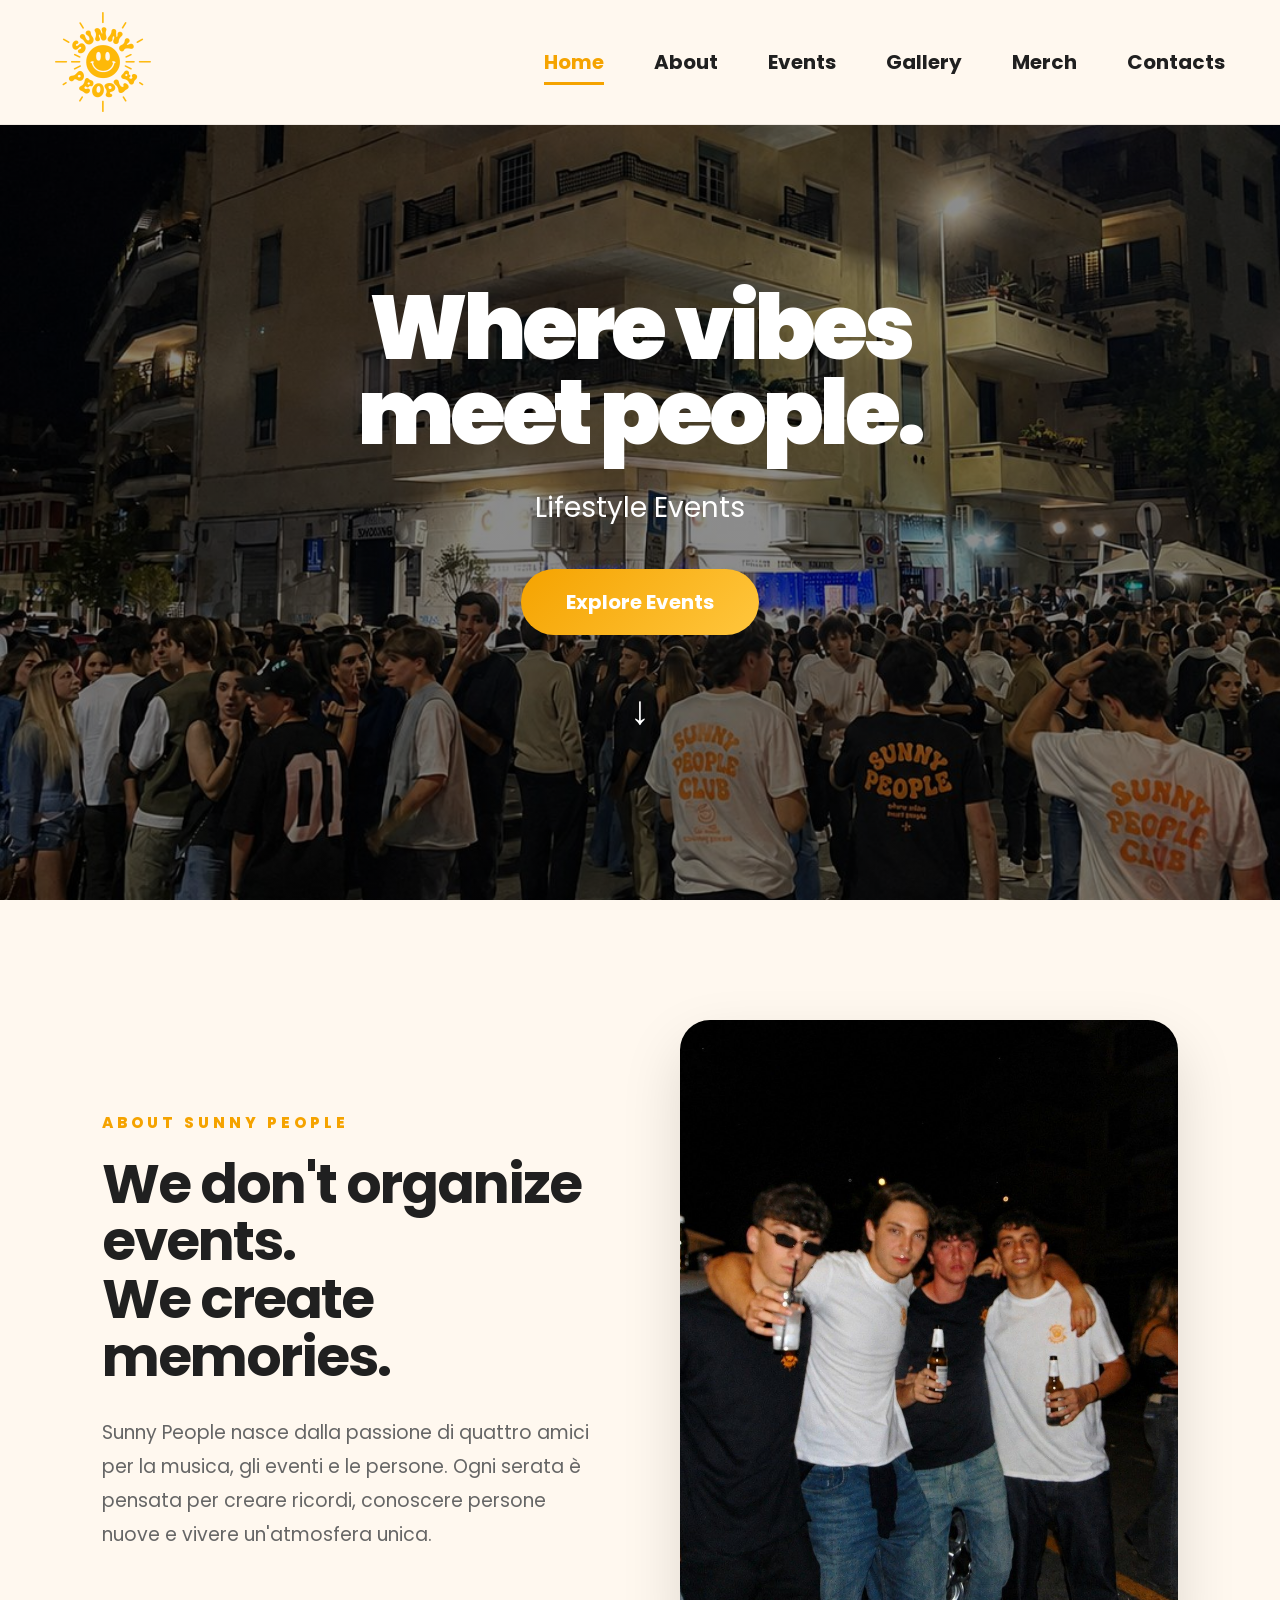
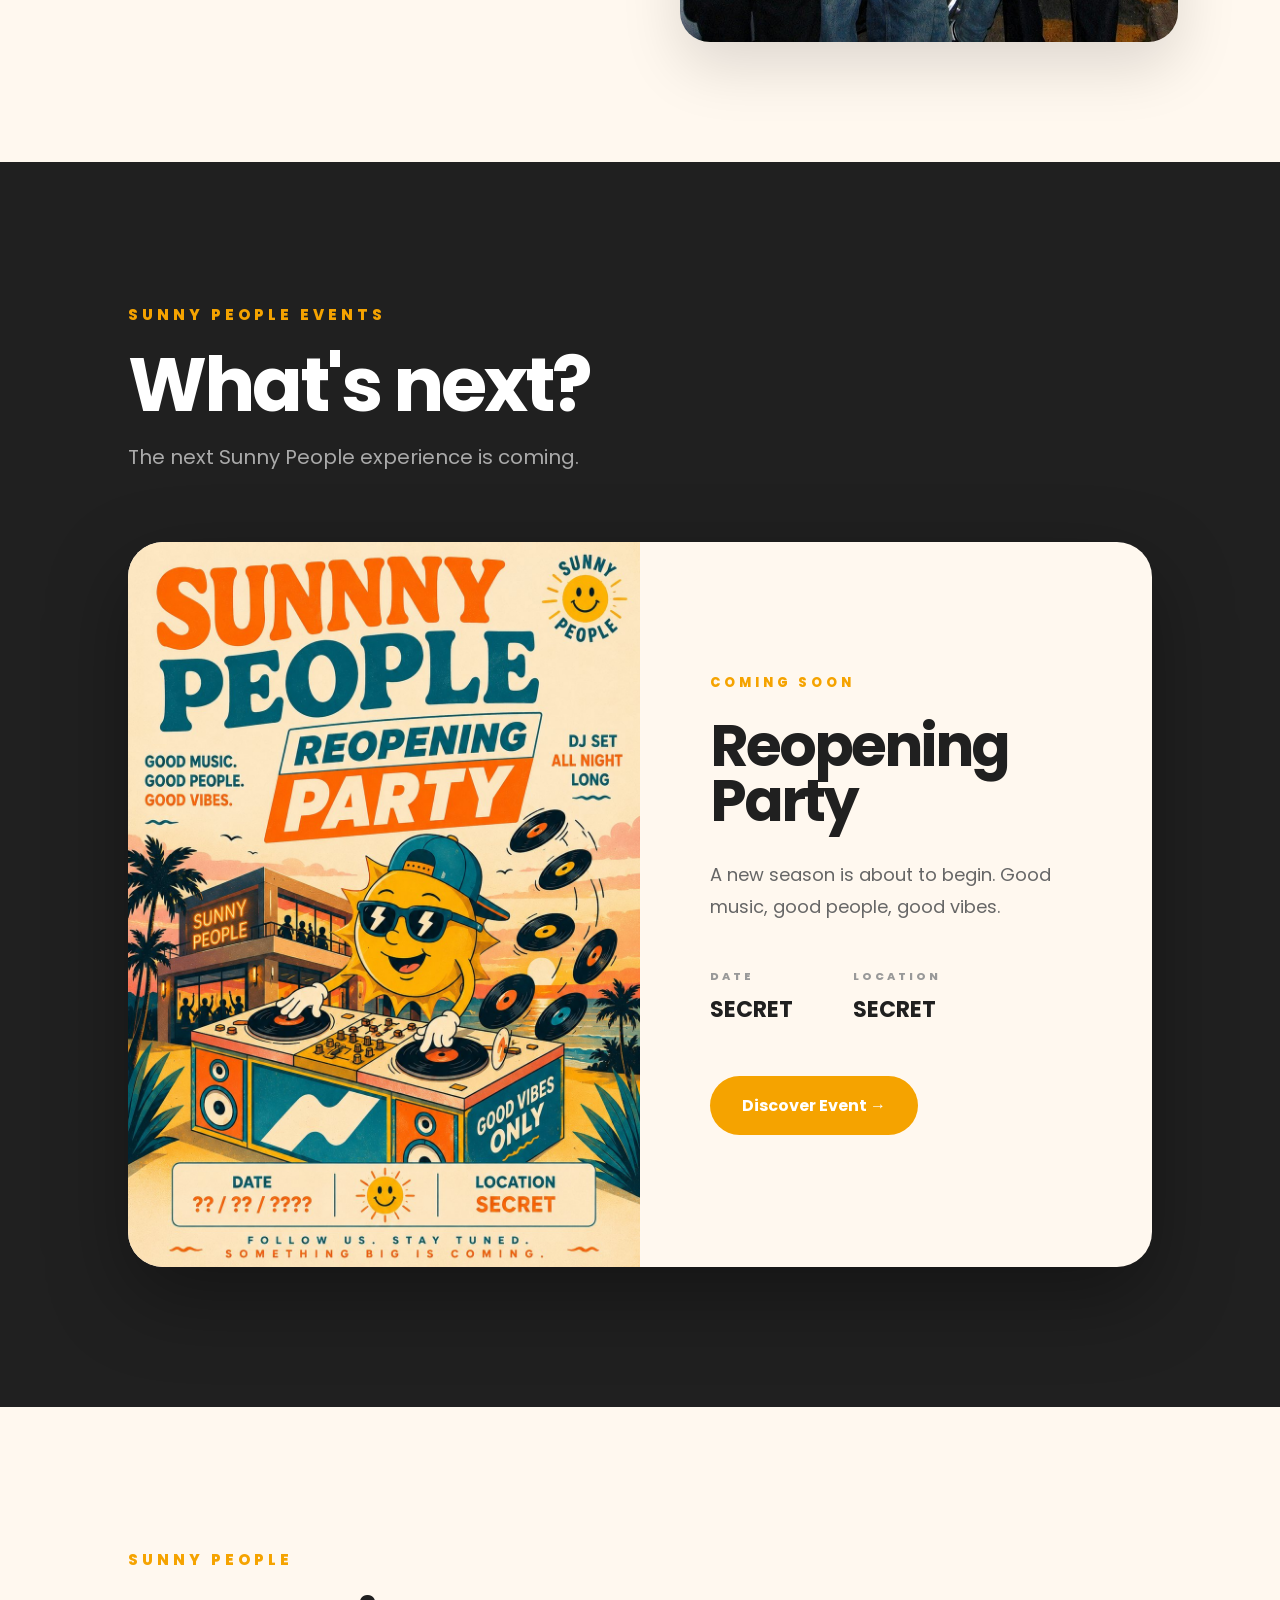
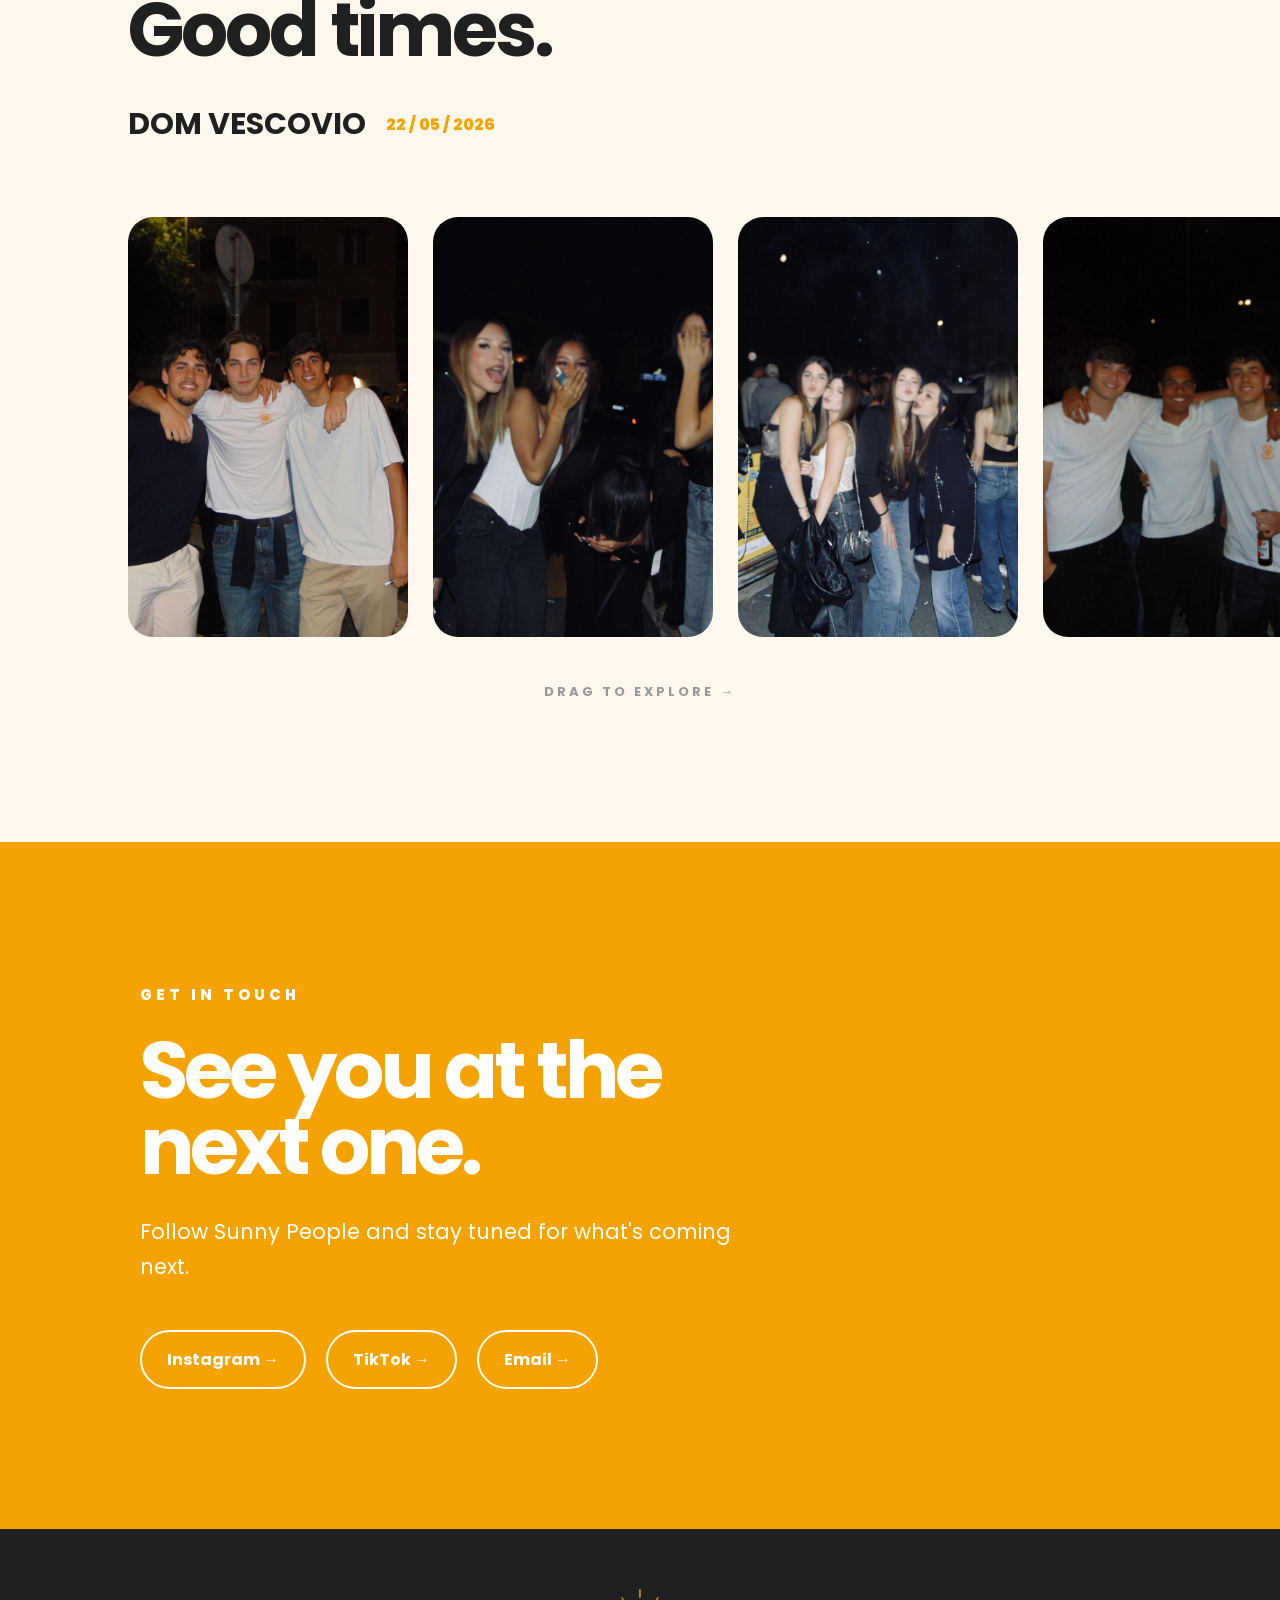
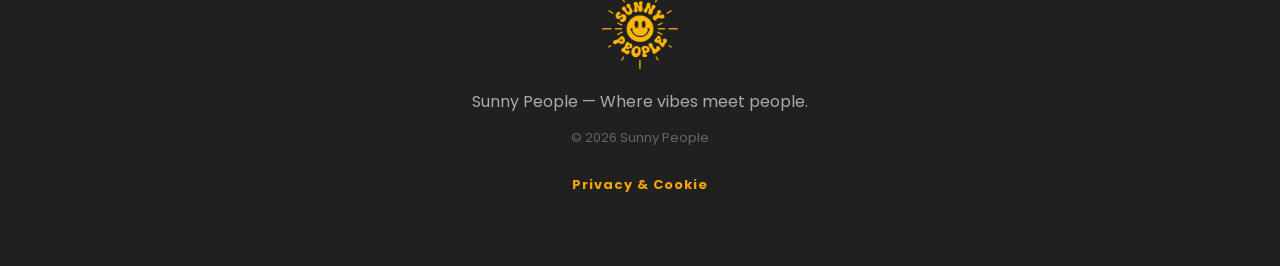
==== index.html @ 655fa269 "Primo commit: sito Sunny People Co-Authored-By: Claude Opus 5.5 <noreply@anthropic.com> Claude-Sessi" ====
<!DOCTYPE html>
<html lang="en">

<head>

<meta charset="UTF-8">

<meta name="viewport" content="width=device-width, initial-scale=1.0">

<title>Sunny People | Lifestyle Events</title>

<meta name="description" content="Sunny People — lifestyle events in Italy. Music, people and memories: discover the next event, the photo gallery and the first merch drop.">

<!--#META#-->
<link rel="canonical" href="https://sunnypeople.events/">

<link rel="icon" href="favicon.ico" sizes="32x32">
<link rel="icon" type="image/png" sizes="32x32" href="favicon-32.png">
<link rel="icon" type="image/png" sizes="192x192" href="favicon-192.png">
<link rel="apple-touch-icon" sizes="180x180" href="apple-touch-icon.png">
<meta name="theme-color" content="#FFF8EF">

<meta property="og:type" content="website">
<meta property="og:site_name" content="Sunny People">
<meta property="og:locale" content="en_US">
<meta property="og:title" content="Sunny People | Lifestyle Events">
<meta property="og:description" content="Sunny People — lifestyle events in Italy. Music, people and memories: discover the next event, the photo gallery and the first merch drop.">
<meta property="og:url" content="https://sunnypeople.events/">
<meta property="og:image" content="https://sunnypeople.events/images/og-image.jpg">
<meta property="og:image:width" content="1200">
<meta property="og:image:height" content="630">
<meta property="og:image:alt" content="Sunny People — Where vibes meet people.">

<meta name="twitter:card" content="summary_large_image">
<meta name="twitter:title" content="Sunny People | Lifestyle Events">
<meta name="twitter:description" content="Sunny People — lifestyle events in Italy. Music, people and memories: discover the next event, the photo gallery and the first merch drop.">
<meta name="twitter:image" content="https://sunnypeople.events/images/og-image.jpg">

<script type="application/ld+json">
{
  "@context": "https://schema.org",
  "@graph": [
    {
      "@type": "Organization",
      "@id": "https://sunnypeople.events/#organization",
      "name": "Sunny People",
      "url": "https://sunnypeople.events/",
      "logo": "https://sunnypeople.events/images/logo.png",
      "email": "sunnypeopleevents@gmail.com",
      "description": "Sunny People — Where vibes meet people.",
      "sameAs": [
        "https://www.instagram.com/sunnypeople.events/",
        "https://www.tiktok.com/@sunny.people.events"
      ]
    },
    {
      "@type": "WebSite",
      "@id": "https://sunnypeople.events/#website",
      "name": "Sunny People",
      "url": "https://sunnypeople.events/",
      "inLanguage": "en",
      "publisher": {
        "@id": "https://sunnypeople.events/#organization"
      }
    }
  ]
}
</script>
<!--/#META#-->

<link rel="stylesheet" href="css/style.css">

<link rel="stylesheet" href="css/site-chrome.css">

<link rel="preconnect" href="https://fonts.googleapis.com">

<link
rel="preconnect"
href="https://fonts.gstatic.com"
crossorigin
>

<link
href="https://fonts.googleapis.com/css2?family=Poppins:wght@300;400;500;600;700;800;900&display=swap"
rel="stylesheet"
>

</head>



<body>



<!-- ==========================================
     HEADER (generato da tools/build.py)
========================================== -->

<header>
<!--#HEADER#-->
<!-- Questo file viene copiato in tutte le pagine da tools/build.py.
     Modifica qui il menu: poi lancia  python3 tools/build.py  -->

<a href="#home" class="logo">
<img
src="images/logo.png"
alt="Sunny People"
>
</a>

<button
class="menu-toggle"
type="button"
aria-label="Open menu"
aria-expanded="false"
aria-controls="site-nav"
>
<span></span>
<span></span>
<span></span>
</button>

<nav id="site-nav">

<a href="#home" data-page="home" class="active" aria-current="page">Home</a>

<a href="#about" data-page="about">About</a>

<a href="#events" data-page="events">Events</a>

<a href="#gallery" data-page="gallery">Gallery</a>

<a href="merch.html" data-page="merch">Merch</a>

<a href="#contacts" data-page="contacts">Contacts</a>

</nav>
<!--/#HEADER#-->
</header>







<!-- HERO -->

<section class="hero" id="home">


<div class="hero-content">


<h1>

Where vibes<br>
meet people.

</h1>


<p>
Lifestyle Events
</p>


<a
href="#events"
class="btn"
>

Explore Events

</a>


<div class="scroll-down">

↓

</div>


</div>


</section>







<!-- ABOUT -->

<section class="about" id="about">


<div class="about-container">



<div class="about-text reveal">


<span class="subtitle">

ABOUT SUNNY PEOPLE

</span>


<h2>

We don't organize events.<br>
We create memories.

</h2>


<p>

Sunny People nasce dalla passione
di quattro amici per la musica,
gli eventi e le persone.

Ogni serata è pensata per creare
ricordi, conoscere persone nuove
e vivere un'atmosfera unica.

</p>


</div>




<div class="about-image reveal">


<img
src="images/team.jpg"
alt="Sunny People Team"
>


</div>


</div>


</section>







<!-- EVENTS -->

<section class="events" id="events">



<div class="events-header reveal">


<span class="subtitle">

SUNNY PEOPLE EVENTS

</span>


<h2>

What's next?

</h2>


<p>

The next Sunny People experience is coming.

</p>


</div>






<div class="event-card reveal">



<div class="event-poster">


<img
src="images/poster.jpg"
alt="Sunny People Reopening Party"
>


</div>






<div class="event-info">


<span class="event-label">

COMING SOON

</span>



<h3>

Reopening Party

</h3>



<p>

A new season is about to begin.
Good music, good people,
good vibes.

</p>





<div class="event-details">


<div>

<span>
DATE
</span>

<strong>
SECRET
</strong>

</div>




<div>

<span>
LOCATION
</span>

<strong>
SECRET
</strong>

</div>


</div>




<a
href="event.html"
class="event-button"
>

Discover Event →

</a>


</div>


</div>


</section>







<!-- GALLERY -->


<section class="gallery" id="gallery">



<div class="gallery-header reveal">


<span class="subtitle">

SUNNY PEOPLE

</span>



<h2>

Good times.

</h2>



<div class="gallery-event">


<h3>

DOM VESCOVIO

</h3>


<span>

22 / 05 / 2026

</span>


</div>



</div>






<div class="gallery-scroll">


<div class="gallery-track">



<div class="gallery-item">

<img
src="images/gallery-02.jpg"
alt="Dom Vescovio 22 maggio 2026"
>

</div>



<div class="gallery-item">

<img
src="images/gallery-03.jpg"
alt="Dom Vescovio 22 maggio 2026"
>

</div>



<div class="gallery-item">

<img
loading="lazy"
decoding="async"
src="images/gallery-04.jpg"
alt="Dom Vescovio 22 maggio 2026"
>

</div>



<div class="gallery-item">

<img
loading="lazy"
decoding="async"
src="images/gallery-05.jpg"
alt="Dom Vescovio 22 maggio 2026"
>

</div>



<div class="gallery-item">

<img
loading="lazy"
decoding="async"
src="images/gallery-06.jpg"
alt="Dom Vescovio 22 maggio 2026"
>

</div>



<div class="gallery-item">

<img
loading="lazy"
decoding="async"
src="images/gallery-07.jpg"
alt="Dom Vescovio 22 maggio 2026"
>

</div>



<div class="gallery-item">

<img
loading="lazy"
decoding="async"
src="images/gallery-08.jpg"
alt="Dom Vescovio 22 maggio 2026"
>

</div>



<div class="gallery-item">

<img
loading="lazy"
decoding="async"
src="images/gallery-09.jpg"
alt="Dom Vescovio 22 maggio 2026"
>

</div>



<div class="gallery-item">

<img
loading="lazy"
decoding="async"
src="images/gallery-10.jpg"
alt="Dom Vescovio 22 maggio 2026"
>

</div>



<div class="gallery-item">

<img
loading="lazy"
decoding="async"
src="images/gallery-11.jpg"
alt="Dom Vescovio 22 maggio 2026"
>

</div>



<div class="gallery-item">

<img
loading="lazy"
decoding="async"
src="images/gallery-12.jpg"
alt="Dom Vescovio 22 maggio 2026"
>

</div>



<div class="gallery-item">

<img
loading="lazy"
decoding="async"
src="images/gallery-13.jpg"
alt="Dom Vescovio 22 maggio 2026"
>

</div>


</div>


</div>




<div class="gallery-hint">

DRAG TO EXPLORE →

</div>



</section>








<!-- CONTACTS -->


<section class="contacts" id="contacts">



<div class="contacts-content reveal">



<span class="subtitle">

GET IN TOUCH

</span>



<h2>

See you at the<br>
next one.

</h2>



<p>

Follow Sunny People and stay tuned
for what's coming next.

</p>





<div class="contact-links">



<a
href="https://www.instagram.com/sunnypeople.events/"
target="_blank"
class="contact-link"
>

Instagram →

</a>




<a
href="https://www.tiktok.com/@sunny.people.events"
target="_blank"
class="contact-link"
>

TikTok →

</a>




<a
href="mailto:sunnypeopleevents@gmail.com"
class="contact-link"
>

Email →

</a>



</div>


</div>


</section>







<!-- ==========================================
     FOOTER (generato da tools/build.py)
========================================== -->

<footer>
<!--#FOOTER#-->
<!-- Questo file viene copiato in tutte le pagine da tools/build.py.
     Modifica qui il footer: poi lancia  python3 tools/build.py  -->

<div class="footer-logo">

<img
src="images/logo.png"
alt="Sunny People"
>

</div>

<p>
Sunny People — Where vibes meet people.
</p>

<span>
© 2026 Sunny People
</span>

<p class="footer-legal">
<a href="privacy.html">Privacy &amp; Cookie</a>
</p>
<!--/#FOOTER#-->
</footer>









<!-- SCRIPT -->


<script>


/* SCROLL REVEAL */


const reveals =
document.querySelectorAll(".reveal");



function revealOnScroll(){


const windowHeight =
window.innerHeight;



reveals.forEach(element=>{


const top =
element.getBoundingClientRect().top;



if(top < windowHeight - 100){

element.classList.add("active");

}


});


}



window.addEventListener(
"scroll",
revealOnScroll
);


revealOnScroll();






/* GALLERY DRAG */


const slider =
document.querySelector(".gallery-scroll");


let isDown = false;

let startX;

let scrollLeft;



slider.addEventListener(
"mousedown",
(e)=>{


isDown=true;


slider.classList.add("active");


startX =
e.pageX - slider.offsetLeft;


scrollLeft =
slider.scrollLeft;


});



slider.addEventListener(
"mouseleave",
()=>{


isDown=false;


slider.classList.remove("active");


});



slider.addEventListener(
"mouseup",
()=>{


isDown=false;


slider.classList.remove("active");


});



slider.addEventListener(
"mousemove",
(e)=>{


if(!isDown)
return;



e.preventDefault();



const x =
e.pageX-slider.offsetLeft;



const walk =
(x-startX)*2;



slider.scrollLeft =
scrollLeft-walk;



});






/* TOUCH */


slider.addEventListener(
"touchstart",
(e)=>{


startX =
e.touches[0].pageX;


scrollLeft =
slider.scrollLeft;


});



slider.addEventListener(
"touchmove",
(e)=>{


const x =
e.touches[0].pageX;



const walk =
(x-startX)*2;



slider.scrollLeft =
scrollLeft-walk;


});



</script>


<script src="js/site-nav.js"></script>


</body>

</html>
---- css/style.css ----
/* ==========================================
   SUNNY PEOPLE
   STYLE.CSS
   HOME PAGE
========================================== */


/* RESET */

*{
    margin:0;
    padding:0;
    box-sizing:border-box;
}


html{
    scroll-behavior:smooth;
}


body{

    font-family:'Poppins', sans-serif;

    background:#FFF8EF;

    color:#202020;

    overflow-x:hidden;

}


img{

    max-width:100%;

    display:block;

}


a{

    text-decoration:none;

}


/* header, nav e menu:  css/site-chrome.css  */


/* MOBILE MENU */


/* ==========================================
   HERO
========================================== */


.hero{

    min-height:100vh;

    padding-top:125px;

    display:flex;

    justify-content:center;

    align-items:center;

    text-align:center;

    color:white;


    background:

    linear-gradient(
        rgba(0,0,0,.45),
        rgba(0,0,0,.45)
    ),

    url("../images/hero.jpg");


    background-size:cover;

    background-position:center;

}


.hero-content{

    max-width:1000px;

    animation:fadeUp 1s ease;

}


.hero h1{

    font-size:90px;

    line-height:.95;

    font-weight:900;

    letter-spacing:-4px;

    margin-bottom:30px;

}


.hero p{

    font-size:28px;

    margin-bottom:40px;

}


.btn{

    display:inline-block;

    padding:18px 45px;

    border-radius:50px;

    background:

    linear-gradient(
        135deg,
        #F5A300,
        #FFC63D
    );

    color:white;

    font-size:20px;

    font-weight:700;

    transition:.3s ease;

}


.btn:hover{

    transform:translateY(-5px);

}


.scroll-down{

    margin-top:45px;

    font-size:40px;

    animation:bounce 2s infinite;

}


/* ==========================================
   ABOUT
========================================== */


.about{

    padding:120px 8%;

}


.about-container{

    max-width:1350px;

    margin:auto;

    display:grid;

    grid-template-columns:1fr 1fr;

    align-items:center;

    gap:80px;

}


.subtitle{

    color:#F5A300;

    font-size:15px;

    font-weight:800;

    letter-spacing:4px;

}


.about h2{

    margin-top:20px;

    margin-bottom:30px;

    font-size:55px;

    line-height:1.05;

    letter-spacing:-2px;

}


.about p{

    color:#666;

    font-size:19px;

    line-height:1.8;

}


.about-image img{

    width:100%;

    max-width:580px;

    aspect-ratio:4/5;

    object-fit:cover;

    border-radius:30px;

    box-shadow:

    0 25px 60px rgba(0,0,0,.13);

}


/* ==========================================
   EVENTS
========================================== */


.events{

    background:#202020;

    color:white;

    padding:140px 10%;

}


.events-header{

    max-width:1400px;

    margin:0 auto 70px;

}


.events-header .subtitle{

    color:#F5A300;

}


.events h2{

    font-size:75px;

    line-height:1;

    margin-top:20px;

    margin-bottom:20px;

    letter-spacing:-3px;

}


.events-header p{

    font-size:20px;

    color:#aaa;

}


/* EVENT CARD */


.event-card{

    max-width:1250px;

    margin:auto;

    display:grid;

    grid-template-columns:1fr 1fr;

    background:#FFF8EF;

    color:#202020;

    border-radius:35px;

    overflow:hidden;

    box-shadow:

    0 30px 80px rgba(0,0,0,.35);

}


/* POSTER */


.event-poster{

    min-height:700px;

}


.event-poster img{

    width:100%;

    height:100%;

    min-height:700px;

    object-fit:cover;

}


/* INFO */


.event-info{

    padding:70px;

    display:flex;

    flex-direction:column;

    justify-content:center;

}


.event-label{

    color:#F5A300;

    font-size:13px;

    font-weight:800;

    letter-spacing:4px;

    margin-bottom:25px;

}


.event-info h3{

    font-size:58px;

    line-height:.95;

    letter-spacing:-3px;

    margin-bottom:30px;

}


.event-info p{

    color:#666;

    font-size:18px;

    line-height:1.8;

    margin-bottom:45px;

}


/* DETAILS */


.event-details{

    display:flex;

    gap:60px;

    margin-bottom:50px;

}


.event-details div{

    display:flex;

    flex-direction:column;

    gap:8px;

}


.event-details span{

    color:#999;

    font-size:11px;

    font-weight:800;

    letter-spacing:3px;

}


.event-details strong{

    color:#202020;

    font-size:22px;

}


/* BUTTON */


.event-button{

    width:max-content;

    padding:17px 32px;

    background:#F5A300;

    color:white;

    border-radius:50px;

    font-size:16px;

    font-weight:700;

    transition:.3s ease;

}


.event-button:hover{

    background:#FFC63D;

    transform:translateY(-5px);

}

/* ==========================================
   GALLERY
========================================== */


.gallery{

    padding:140px 0;

    background:#FFF8EF;

    overflow:hidden;

}


.gallery-header{

    max-width:1400px;

    margin:0 auto 70px;

    padding:0 10%;

}


.gallery h2{

    font-size:75px;

    line-height:1;

    letter-spacing:-3px;

    margin-top:20px;

}


.gallery-event{

    display:flex;

    align-items:center;

    gap:20px;

    margin-top:35px;

}


.gallery-event h3{

    font-size:30px;

}


.gallery-event span{

    color:#F5A300;

    font-weight:800;

}


/* CONTENITORE SCORRIMENTO */


.gallery-scroll{

    width:100%;

    overflow-x:auto;

    overflow-y:hidden;

    cursor:grab;

    scrollbar-width:none;

    -ms-overflow-style:none;

}


.gallery-scroll::-webkit-scrollbar{

    display:none;

}


.gallery-scroll.active{

    cursor:grabbing;

}


/* RIGA FOTO */


.gallery-track{

    display:flex;

    gap:25px;

    width:max-content;

    padding-left:10%;

    padding-right:10%;

}


.gallery-item{

    width:280px;

    height:420px;

    flex-shrink:0;

    overflow:hidden;

    border-radius:25px;

    transition:.5s ease;

}


.gallery-item img{

    width:100%;

    height:100%;

    object-fit:cover;

    transition:.5s ease;

}


/* EFFETTO ALLARGAMENTO */


.gallery-item:hover{

    width:430px;

}


.gallery-item:hover img{

    transform:scale(1.05);

}


.gallery-hint{

    text-align:center;

    margin-top:45px;

    color:#999;

    font-size:13px;

    font-weight:700;

    letter-spacing:3px;

}


/* ==========================================
   CONTACTS
========================================== */


.contacts{

    background:#F5A300;

    color:white;

    padding:140px 10%;

}


.contacts-content{

    max-width:1000px;

    margin:auto;

}


.contacts .subtitle{

    color:white;

}


.contacts h2{

    font-size:80px;

    line-height:.95;

    letter-spacing:-4px;

    margin:25px 0 30px;

}


.contacts p{

    font-size:21px;

    max-width:600px;

    line-height:1.7;

    margin-bottom:45px;

}


.contact-links{

    display:flex;

    gap:20px;

    flex-wrap:wrap;

}


.contact-link{

    padding:15px 25px;

    border:2px solid white;

    border-radius:50px;

    color:white;

    font-weight:700;

    transition:.3s ease;

}


.contact-link:hover{

    background:white;

    color:#F5A300;

}


/* footer:  css/site-chrome.css  */


/* ==========================================
   ANIMATIONS
========================================== */


@keyframes fadeUp{


    from{

        opacity:0;

        transform:translateY(30px);

    }


    to{

        opacity:1;

        transform:translateY(0);

    }

}


@keyframes bounce{


    0%,
    20%,
    50%,
    80%,
    100%{

        transform:translateY(0);

    }


    40%{

        transform:translateY(12px);

    }


    60%{

        transform:translateY(6px);

    }

}


/* SCROLL REVEAL */


.reveal{

    opacity:0;

    transform:translateY(30px);

    transition:1s ease;

}


.reveal.active{

    opacity:1;

    transform:translateY(0);

}


/* ==========================================
   RESPONSIVE TABLET
========================================== */


@media(max-width:900px){


    .hero h1{

        font-size:65px;

    }


    .about-container{

        grid-template-columns:1fr;

    }


    .event-card{

        grid-template-columns:1fr;

    }


    .event-poster img{

        min-height:auto;

    }


    .event-info{

        padding:40px;

    }


    .gallery-item{

        width:240px;

        height:360px;

    }


    .gallery-item:hover{

        width:320px;

    }


}


/* ==========================================
   MOBILE
========================================== */


@media(max-width:600px){


    .hero h1{

        font-size:48px;

    }


    .hero p{

        font-size:20px;

    }


    .about{

        padding:90px 8%;

    }


    .about h2{

        font-size:38px;

    }


    .events{

        padding:90px 8%;

    }


    .events h2{

        font-size:50px;

    }


    .event-info h3{

        font-size:38px;

    }


    .event-details{

        flex-direction:column;

        gap:20px;

    }


    .gallery h2{

        font-size:45px;

    }


    .gallery-header{

        padding:0 8%;

    }


    .gallery-track{

        padding-left:8%;

    }


    .gallery-item{

        width:220px;

        height:330px;

    }


    .gallery-item:hover{

        width:260px;

    }


    .contacts{

        padding:90px 8%;

    }


    .contacts h2{

        font-size:50px;

    }


}
---- css/site-chrome.css ----
/* ==========================================
   SUNNY PEOPLE
   SITE-CHROME.CSS
   Header, menu e footer condivisi da tutte le pagine.
   Unico posto da modificare per il "telaio" del sito.
========================================== */


/* ==========================================
   HEADER
========================================== */

header{

    position:fixed;

    top:0;
    left:0;

    width:100%;

    height:125px;

    padding:20px 55px;

    display:flex;

    align-items:center;

    justify-content:space-between;

    background:#FFF8EF;

    border-bottom:1px solid rgba(0,0,0,.06);

    z-index:1000;

}


.logo{

    display:flex;

    align-items:center;

}


.logo img{

    height:100px;

    width:auto;

}


/* ==========================================
   NAV
========================================== */

nav{

    display:flex;

    align-items:center;

    gap:50px;

}


nav a{

    position:relative;

    color:#202020;

    font-size:20px;

    font-weight:700;

    transition:.3s ease;

}


nav a:hover,
nav a.active{

    color:#F5A300;

}


nav a::after{

    content:"";

    position:absolute;

    left:0;

    bottom:-8px;

    width:0;

    height:3px;

    background:#F5A300;

    transition:.3s ease;

}


nav a:hover::after,
nav a.active::after{

    width:100%;

}


/* ==========================================
   PULSANTE MENU (mobile)
========================================== */

.menu-toggle{

    display:none;

    flex-direction:column;

    justify-content:center;

    align-items:center;

    gap:6px;

    width:46px;

    height:46px;

    border:0;

    background:none;

    cursor:pointer;

    padding:0;

}


.menu-toggle span{

    display:block;

    width:28px;

    height:3px;

    border-radius:10px;

    background:#202020;

    transition:.3s ease;

}


/* ==========================================
   FOOTER
========================================== */

footer{

    background:#202020;

    color:white;

    text-align:center;

    padding:60px 10%;

}


.footer-logo,
footer img{

    margin:0 auto 20px;

}


.footer-logo img,
footer img{

    height:80px;

    width:auto;

}


footer p{

    color:#aaa;

    margin-bottom:10px;

}


footer span{

    color:#666;

    font-size:13px;

}


.footer-legal{

    margin-top:22px;

}


.footer-legal a{

    color:#F5A300;

    font-size:13px;

    font-weight:700;

    letter-spacing:1px;

    transition:.3s ease;

}


.footer-legal a:hover{

    color:white;

}


/* ==========================================
   TASTIERA
========================================== */

a:focus-visible,
button:focus-visible,
[tabindex]:focus-visible{

    outline:3px solid #F5A300;

    outline-offset:4px;

}


/* ==========================================
   TABLET / MOBILE — menu a tendina
========================================== */

@media(max-width:900px){

    header{

        height:100px;

        padding:15px 25px;

    }


    .logo img{

        height:70px;

    }


    .menu-toggle{

        display:flex;

    }


    nav{

        position:absolute;

        top:100%;

        left:0;

        width:100%;

        display:none;

        flex-direction:column;

        align-items:stretch;

        gap:0;

        background:#FFF8EF;

        border-bottom:1px solid rgba(0,0,0,.06);

        box-shadow:0 25px 45px rgba(0,0,0,.14);

        padding:6px 0 12px;

    }


    header.menu-open nav{

        display:flex;

    }


    nav a{

        font-size:19px;

        padding:16px 25px;

        border-bottom:1px solid rgba(0,0,0,.06);

    }


    nav a:last-child{

        border-bottom:0;

    }


    nav a::after{

        display:none;

    }


    nav a.active{

        color:#F5A300;

    }


    header.menu-open .menu-toggle span:nth-child(1){

        transform:translateY(9px) rotate(45deg);

    }


    header.menu-open .menu-toggle span:nth-child(2){

        opacity:0;

    }


    header.menu-open .menu-toggle span:nth-child(3){

        transform:translateY(-9px) rotate(-45deg);

    }

}


@media(max-width:600px){

    header{

        padding:12px 20px;

    }


    footer{

        padding:45px 8%;

    }

}


/* ==========================================
   MENO ANIMAZIONI SE RICHIESTO DAL SISTEMA
========================================== */

@media(prefers-reduced-motion:reduce){

    header,
    nav,
    nav a,
    nav a::after,
    .menu-toggle span,
    footer,
    footer a{

        transition:none !important;

    }

}
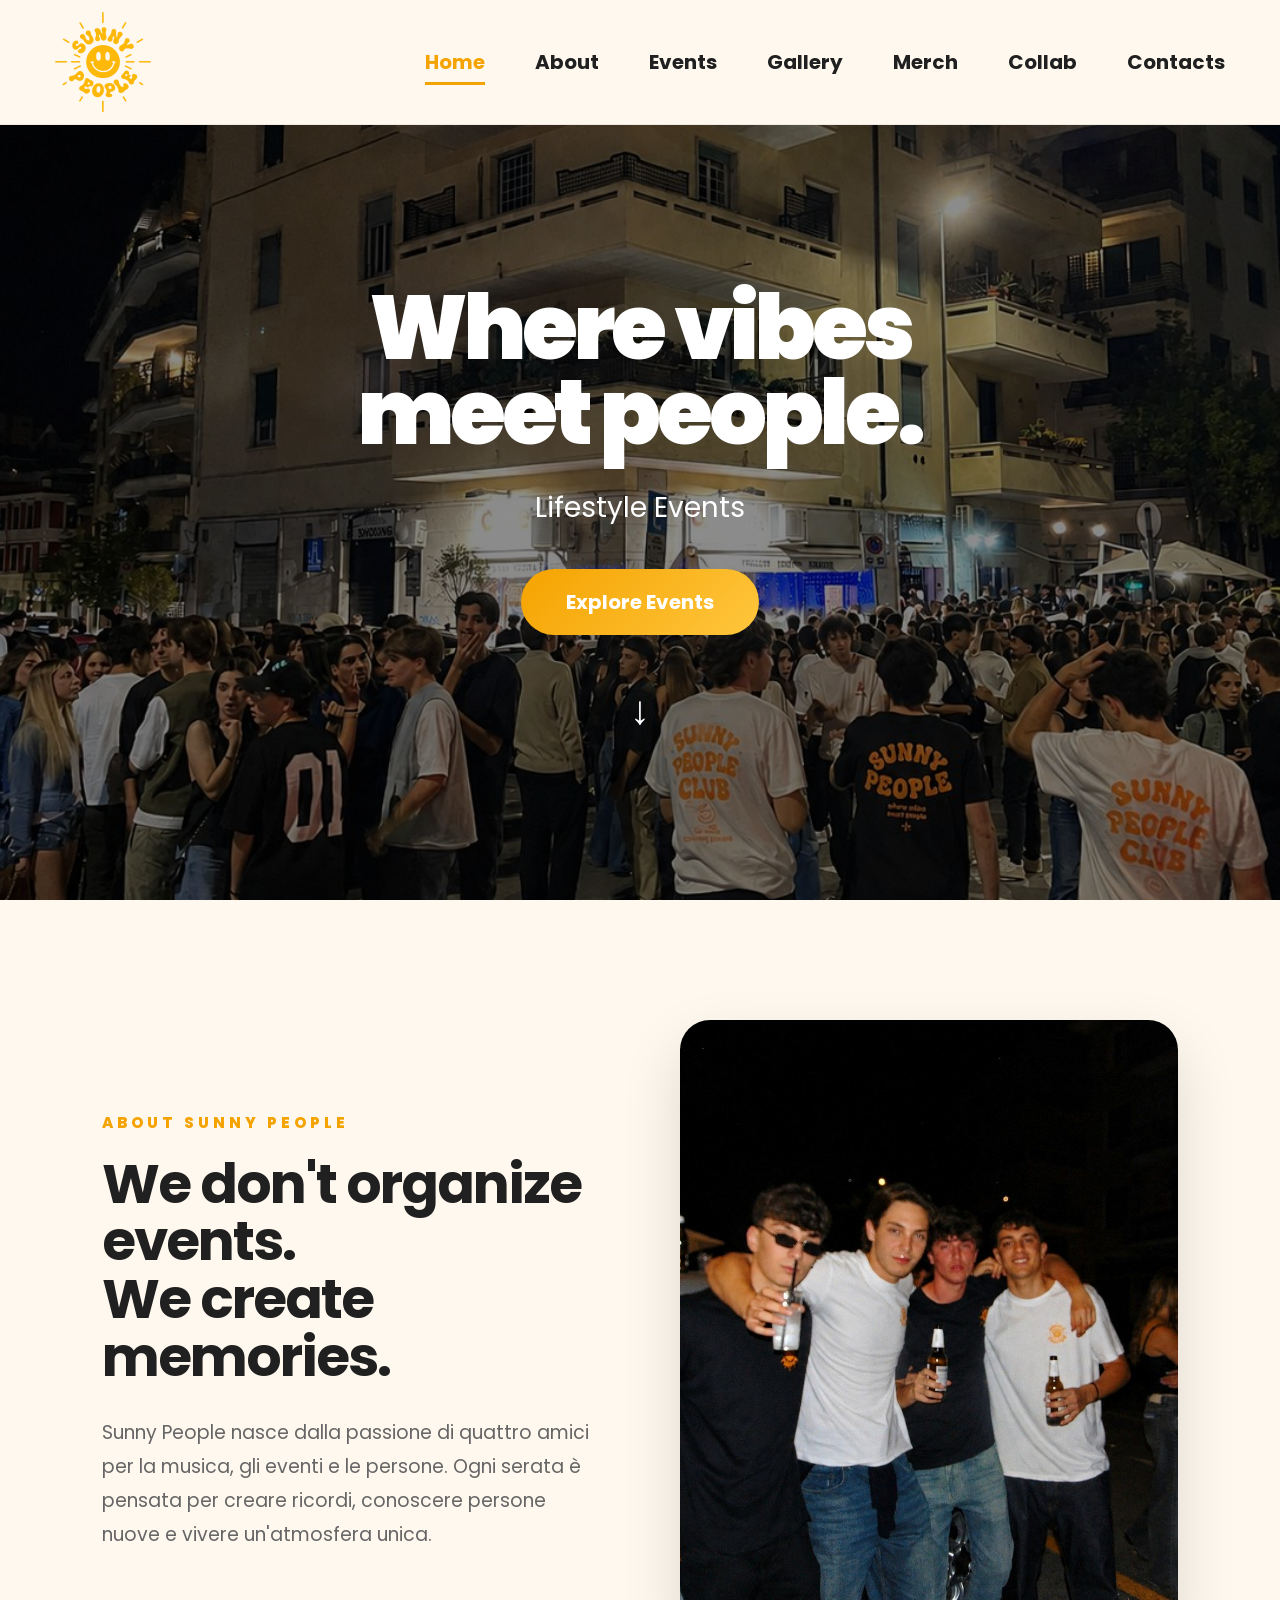
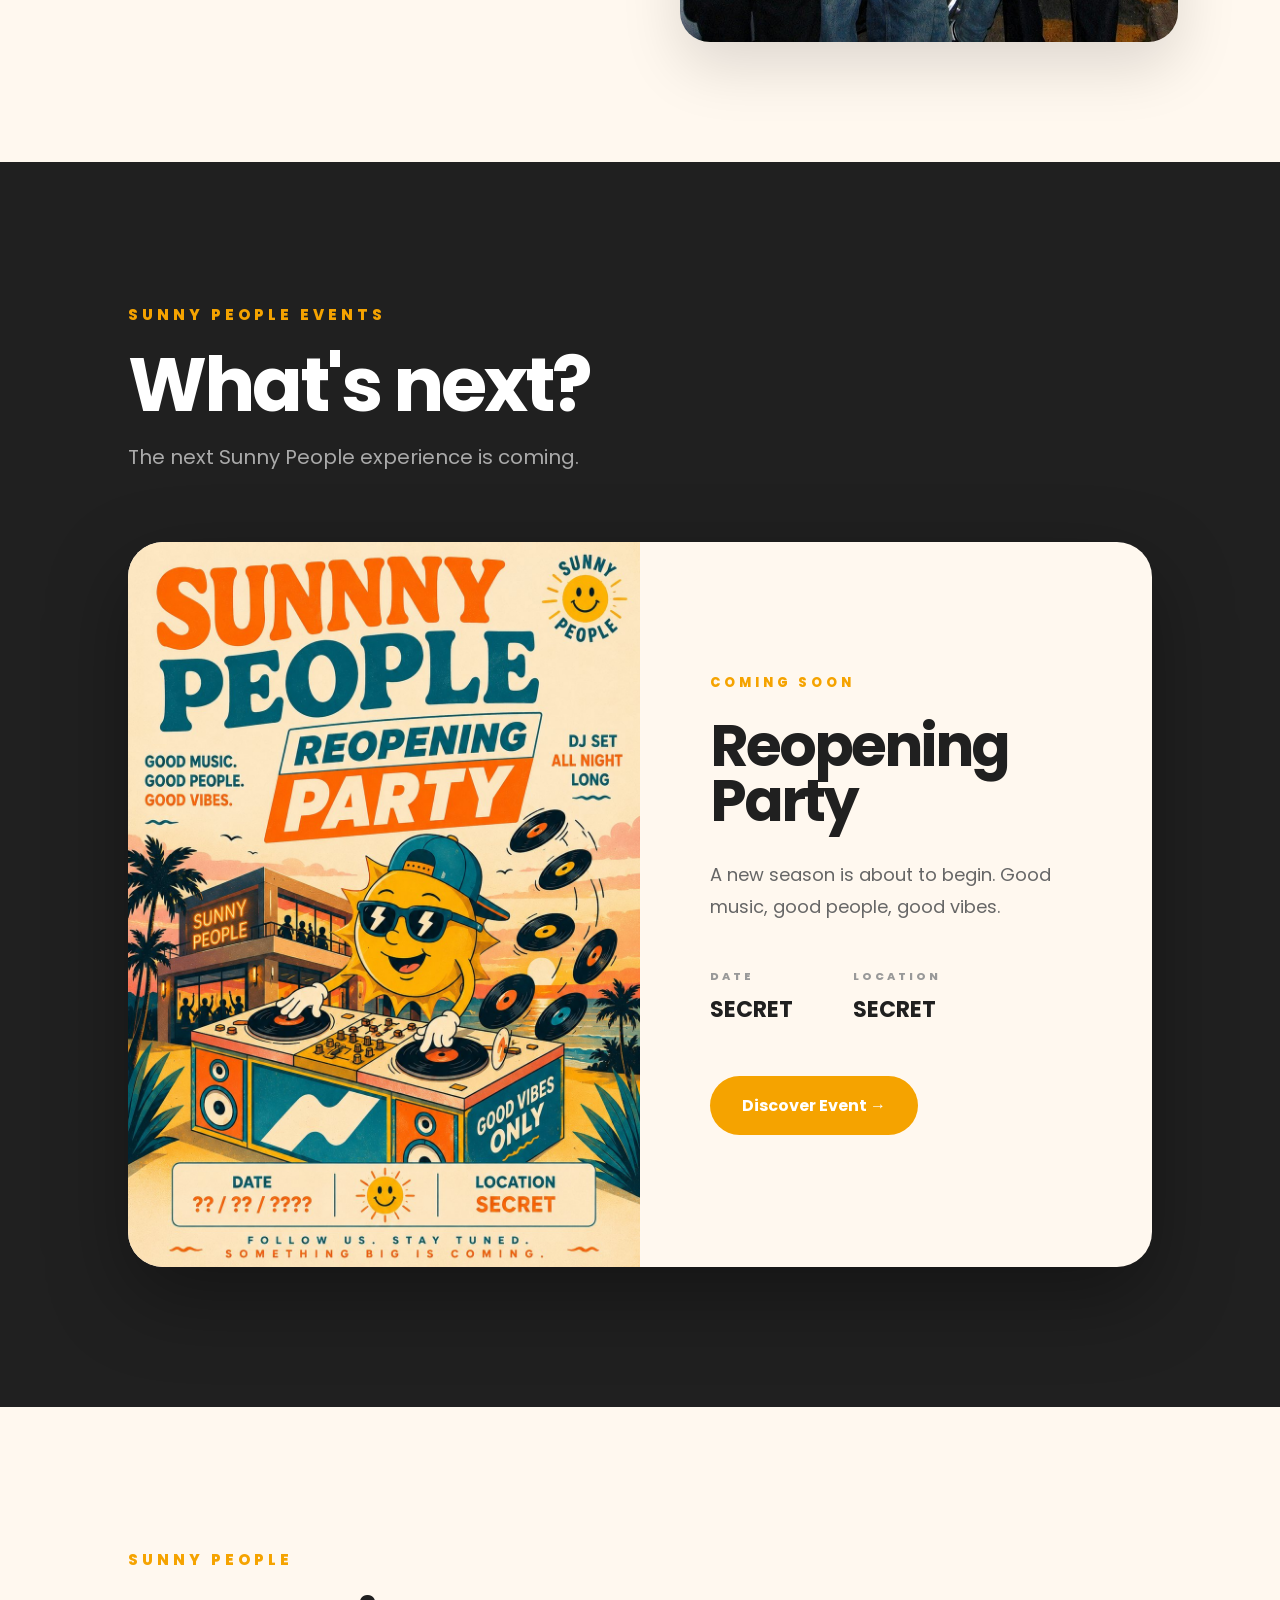
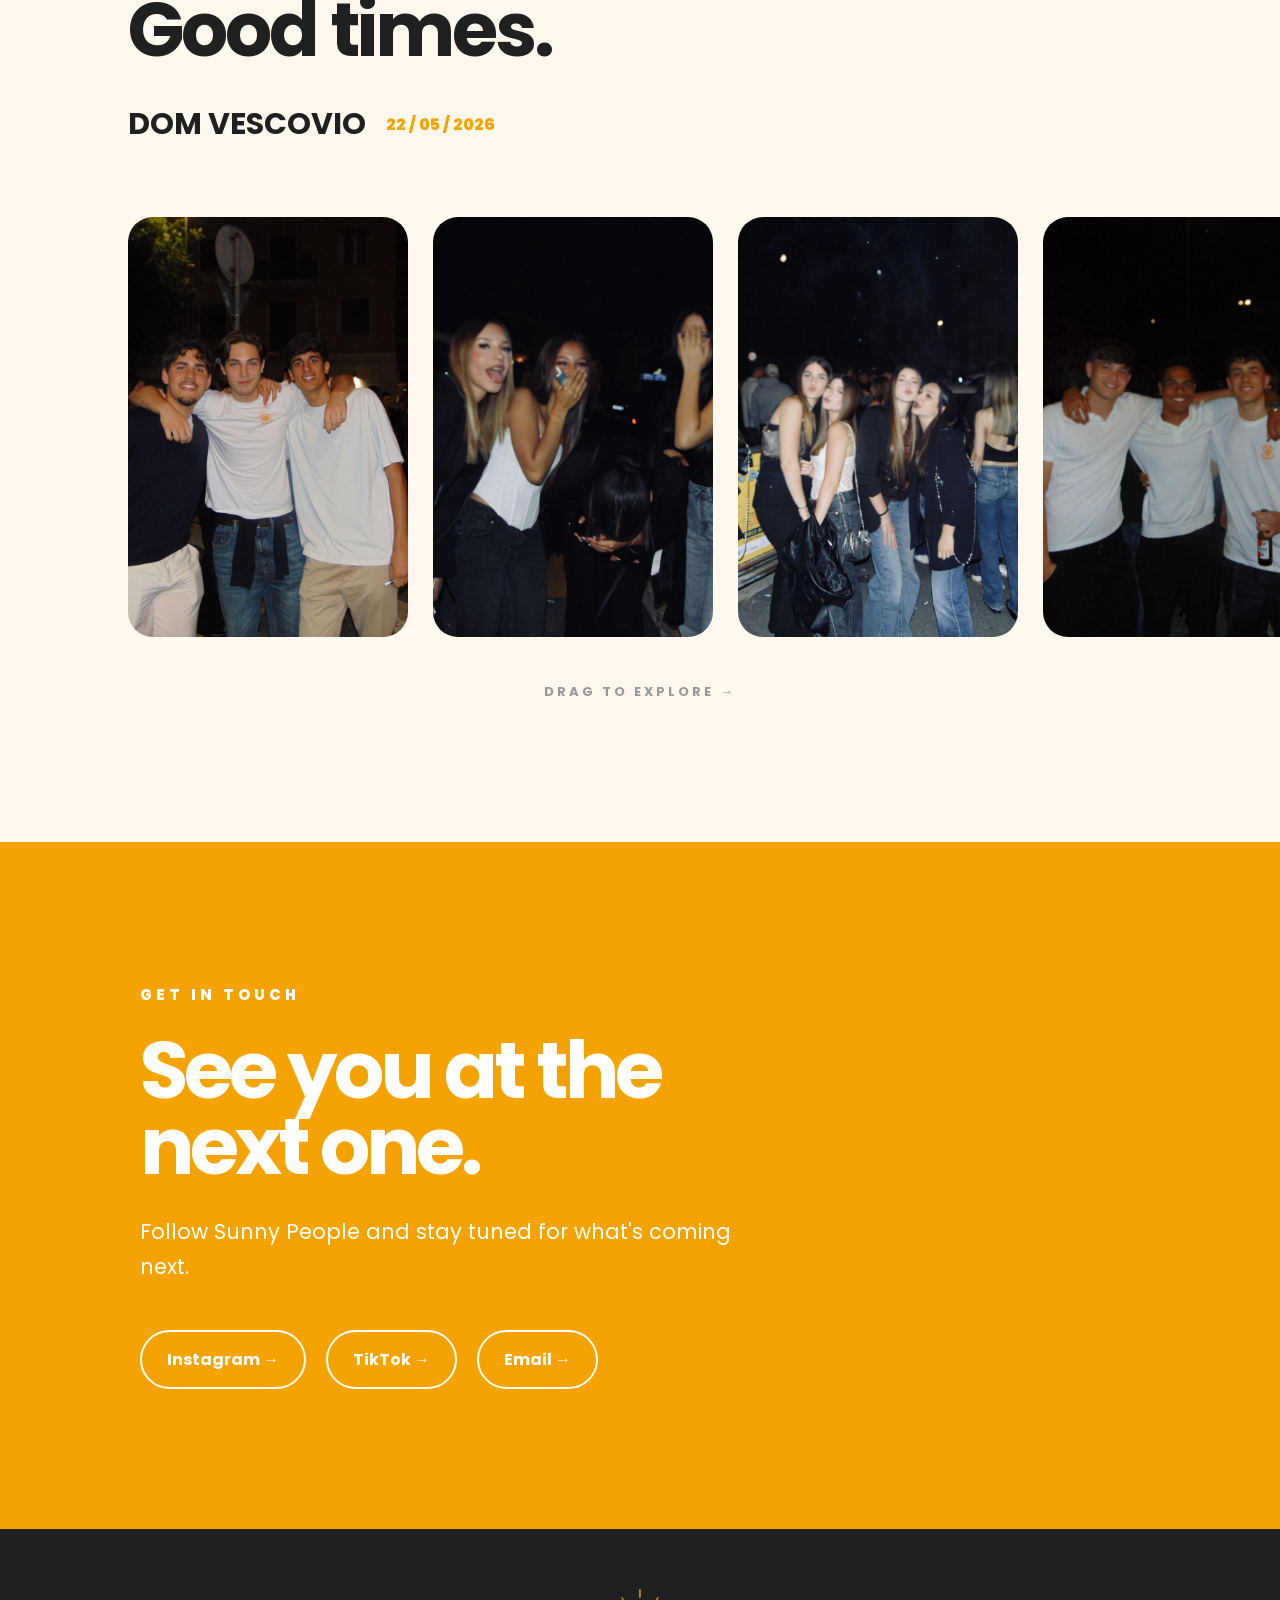
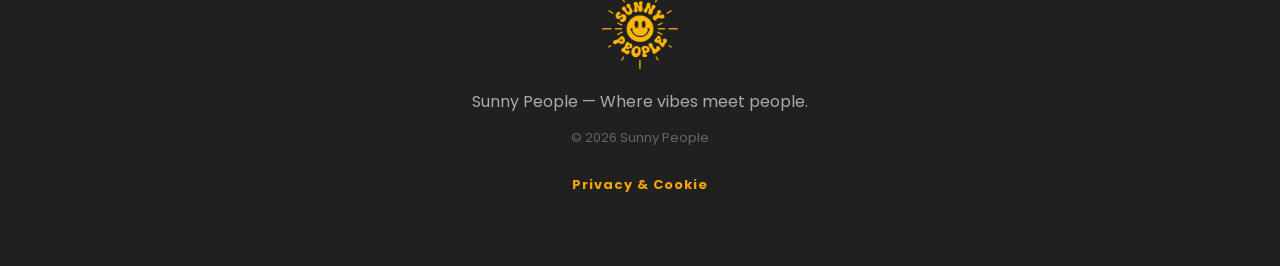
==== commit a24dc1db: "new collab page" ====
--- a/index.html
+++ b/index.html
@@ -133,6 +133,8 @@
 
 <a href="merch.html" data-page="merch">Merch</a>
 
+<a href="collab.html" data-page="collab">Collab</a>
+
 <a href="#contacts" data-page="contacts">Contacts</a>
 
 </nav>
